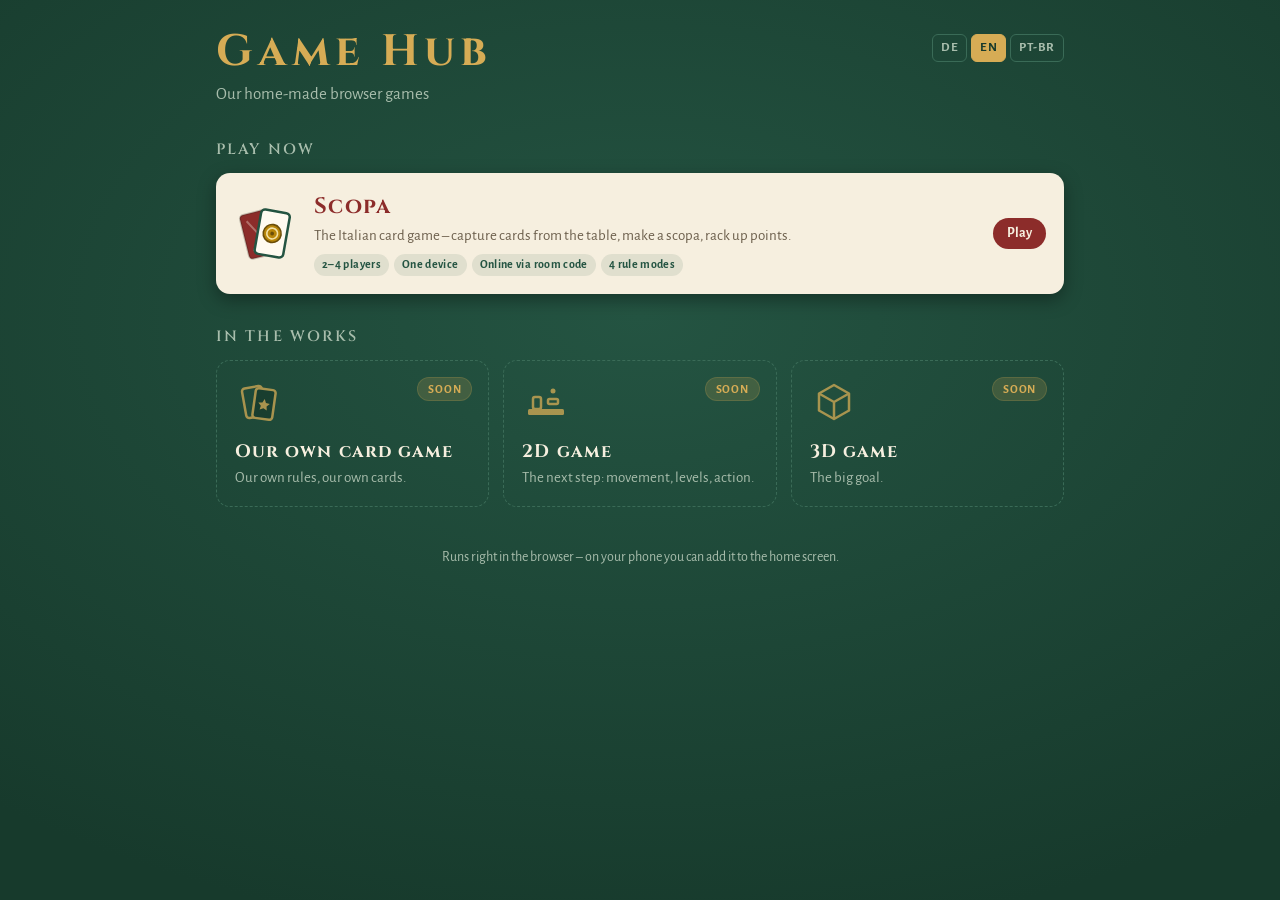
==== index.html @ 732b1e29 "Startseite für den Game Hub Kachel für Scopa, Vorschau auf die geplanten Spiele, Sprachwahl DE/EN/PT" ====
<!doctype html>
<html lang="de">
<head>
<meta charset="utf-8">
<meta name="viewport" content="width=device-width, initial-scale=1, viewport-fit=cover">
<meta name="theme-color" content="#173a2c">
<link rel="icon" type="image/svg+xml" href="favicon.svg">
<link rel="apple-touch-icon" href="scopa/apple-touch-icon.png">
<title>Game Hub</title>
<link rel="preconnect" href="https://fonts.googleapis.com">
<link rel="preconnect" href="https://fonts.gstatic.com" crossorigin>
<link rel="stylesheet" href="https://fonts.googleapis.com/css2?family=Cinzel:wght@600;700&family=Alegreya+Sans:wght@400;500;700&display=swap">
<style>
:root{
  --felt:#245442; --felt-deep:#173a2c; --felt-line:#3a6b57;
  --brass:#d6ac55; --brass-soft:rgba(214,172,85,.18);
  --cream:#f6efdf; --ink:#2b2218; --ink-soft:#6c5f4c; --wine:#8c2c2a;
  --text:#ede7d7; --muted:#a8bdac;
  --display:"Cinzel", "Trajan Pro", Georgia, serif;
  --body:"Alegreya Sans", "Segoe UI", system-ui, sans-serif;
  color-scheme:dark;
}
*{box-sizing:border-box}
html,body{min-height:100%; margin:0}
body{
  background-color:var(--felt-deep);
  background-image:radial-gradient(ellipse 80% 70% at 50% 35%, var(--felt) 0%, var(--felt-deep) 100%);
  background-attachment:fixed;
  color:var(--text); font-family:var(--body); font-size:17px; line-height:1.45;
}
.wrap{max-width:880px; margin:0 auto; padding:max(28px, env(safe-area-inset-top)) 16px max(32px, env(safe-area-inset-bottom))}
header{display:flex; align-items:flex-start; justify-content:space-between; gap:16px; margin-bottom:28px}
h1{font-family:var(--display); font-weight:700; font-size:clamp(30px, 8vw, 44px); letter-spacing:.12em; color:var(--brass); margin:0; line-height:1.1}
.sub{color:var(--muted); margin:6px 0 0}
.langs{display:flex; gap:4px; flex:none; padding-top:6px}
.lang{font:700 13px var(--body); letter-spacing:.04em; color:var(--muted); background:transparent; border:1px solid var(--felt-line); border-radius:6px; padding:5px 8px; cursor:pointer}
.lang.on{color:var(--felt-deep); background:var(--brass); border-color:var(--brass)}
.lang:focus-visible,.tile:focus-visible{outline:2px solid var(--brass); outline-offset:3px}
h2{font-family:var(--display); font-size:15px; letter-spacing:.14em; text-transform:uppercase; color:var(--muted); margin:32px 0 12px; font-weight:600}
.grid{display:grid; grid-template-columns:repeat(auto-fill, minmax(240px, 1fr)); gap:14px}
.tile{display:flex; gap:16px; align-items:center; text-decoration:none; color:var(--ink); background:var(--cream); border-radius:14px; padding:18px; box-shadow:0 6px 18px rgba(0,0,0,.35); transition:transform .15s ease, box-shadow .15s ease}
a.tile:hover{transform:translateY(-3px); box-shadow:0 10px 24px rgba(0,0,0,.42)}
.tile svg{flex:none; width:64px; height:64px}
.tile h3{font-family:var(--display); font-size:22px; letter-spacing:.06em; color:var(--wine); margin:0}
.tile p{margin:2px 0 0; color:var(--ink-soft); font-size:15px}
.tags{display:flex; flex-wrap:wrap; gap:5px; margin-top:8px}
.tags span{font-size:12px; font-weight:700; letter-spacing:.03em; color:var(--felt); background:rgba(36,84,66,.1); border-radius:999px; padding:2px 8px}
.play{margin-left:auto; flex:none; font:700 14px var(--body); color:var(--cream); background:var(--wine); border-radius:999px; padding:7px 14px}
.featured{grid-column:1/-1}
.soon{position:relative; flex-direction:column; align-items:flex-start; gap:12px; background:transparent; color:var(--text); border:1.5px dashed var(--felt-line); box-shadow:none}
.soon h3{color:var(--cream); font-size:18px}
.soon p{color:var(--muted)}
.soon svg{width:48px; height:48px; opacity:.75}
.badge{position:absolute; top:16px; right:16px; font:700 12px var(--body); letter-spacing:.06em; text-transform:uppercase; color:var(--brass); border:1px solid var(--brass-soft); background:var(--brass-soft); border-radius:999px; padding:4px 10px}
footer{margin-top:40px; color:var(--muted); font-size:14px; text-align:center}
@media (max-width:480px){
  .featured{flex-wrap:wrap}
  .featured .play{margin-left:0; width:100%; text-align:center; padding:10px 14px}
}
@media (prefers-reduced-motion:reduce){a.tile{transition:none} a.tile:hover{transform:none}}
</style>
</head>
<body>
<div class="wrap">
  <header>
    <div>
      <h1>Game Hub</h1>
      <p class="sub" data-t="tagline"></p>
    </div>
    <div class="langs" role="group" data-t-aria="language"></div>
  </header>

  <h2 data-t="playNow"></h2>
  <div class="grid">
    <a class="tile featured" href="scopa/">
      <svg viewBox="0 0 64 64" aria-hidden="true">
        <g transform="rotate(-14 32 36)"><rect x="11" y="9" width="29" height="45" rx="4" fill="#8c2c2a" stroke="#2b2218" stroke-opacity=".25" stroke-width="2"/><path d="M17 16l17 31M34 16l-17 31" stroke="#f6efdf" stroke-opacity=".35" stroke-width="2"/></g>
        <g transform="rotate(10 32 36)"><rect x="23" y="9" width="29" height="45" rx="4" fill="#fffaf0" stroke="#245442" stroke-width="2.5"/>
          <circle cx="37.5" cy="31.5" r="9" fill="#b8860b" stroke="#6b4e0a" stroke-width="1.6"/><circle cx="37.5" cy="31.5" r="5.4" fill="none" stroke="#f3e2a8" stroke-width="1.6"/><circle cx="37.5" cy="31.5" r="1.9" fill="#6b4e0a"/></g>
      </svg>
      <div>
        <h3>Scopa</h3>
        <p data-t="scopaDesc"></p>
        <div class="tags"><span data-t="tagPlayers"></span><span data-t="tagLocal"></span><span data-t="tagOnline"></span><span data-t="tagModes"></span></div>
      </div>
      <span class="play" data-t="play"></span>
    </a>
  </div>

  <h2 data-t="planned"></h2>
  <div class="grid">
    <div class="tile soon">
      <svg viewBox="0 0 48 48" aria-hidden="true"><rect x="9" y="8" width="20" height="30" rx="3" fill="none" stroke="#d6ac55" stroke-width="2.5" transform="rotate(-10 19 23)"/><rect x="19" y="10" width="20" height="30" rx="3" fill="#173a2c" stroke="#d6ac55" stroke-width="2.5" transform="rotate(8 29 25)"/><path d="M29 20l1.8 3.7 4 .6-2.9 2.8.7 4-3.6-1.9-3.6 1.9.7-4-2.9-2.8 4-.6z" fill="#d6ac55" transform="rotate(8 29 25)"/></svg>
      <div><h3 data-t="ownCards"></h3><p data-t="ownCardsDesc"></p></div>
      <span class="badge" data-t="soon"></span>
    </div>
    <div class="tile soon">
      <svg viewBox="0 0 48 48" aria-hidden="true"><rect x="6" y="30" width="36" height="6" rx="1.5" fill="#d6ac55"/><rect x="26" y="20" width="10" height="5" rx="1.5" fill="none" stroke="#d6ac55" stroke-width="2.5"/><rect x="11" y="18" width="8" height="12" rx="2" fill="none" stroke="#d6ac55" stroke-width="2.5"/><circle cx="31" cy="12" r="2.5" fill="#d6ac55"/></svg>
      <div><h3 data-t="game2d"></h3><p data-t="game2dDesc"></p></div>
      <span class="badge" data-t="soon"></span>
    </div>
    <div class="tile soon">
      <svg viewBox="0 0 48 48" aria-hidden="true"><path d="M24 6l15 8.5v17L24 40 9 31.5v-17z" fill="none" stroke="#d6ac55" stroke-width="2.5" stroke-linejoin="round"/><path d="M9 14.5L24 23l15-8.5M24 23v17" fill="none" stroke="#d6ac55" stroke-width="2.5" stroke-linejoin="round"/></svg>
      <div><h3 data-t="game3d"></h3><p data-t="game3dDesc"></p></div>
      <span class="badge" data-t="soon"></span>
    </div>
  </div>

  <footer data-t="footer"></footer>
</div>
<script>
const LANGS={de:'Deutsch',en:'English',pt:'Português (Brasil)'};
const I18N={
  de:{tagline:'Unsere selbstgebauten Browser-Spiele', language:'Sprache', playNow:'Jetzt spielen', play:'Spielen',
    scopaDesc:'Das italienische Kartenspiel – Karten von der Mitte holen, Scopa machen, Punkte sammeln.',
    tagPlayers:'2–4 Spieler', tagLocal:'Ein Gerät', tagOnline:'Online per Raum-Code', tagModes:'4 Regelmodi',
    planned:'In Arbeit', soon:'Bald',
    ownCards:'Eigenes Kartenspiel', ownCardsDesc:'Eigene Regeln, eigene Karten.',
    game2d:'2D-Spiel', game2dDesc:'Der nächste Schritt: Bewegung, Level, Action.',
    game3d:'3D-Spiel', game3dDesc:'Das große Ziel.',
    footer:'Läuft direkt im Browser – auf dem Handy auch zum Startbildschirm hinzufügen.'},
  en:{tagline:'Our home-made browser games', language:'Language', playNow:'Play now', play:'Play',
    scopaDesc:'The Italian card game – capture cards from the table, make a scopa, rack up points.',
    tagPlayers:'2–4 players', tagLocal:'One device', tagOnline:'Online via room code', tagModes:'4 rule modes',
    planned:'In the works', soon:'Soon',
    ownCards:'Our own card game', ownCardsDesc:'Our own rules, our own cards.',
    game2d:'2D game', game2dDesc:'The next step: movement, levels, action.',
    game3d:'3D game', game3dDesc:'The big goal.',
    footer:'Runs right in the browser – on your phone you can add it to the home screen.'},
  pt:{tagline:'Nossos jogos de navegador feitos em casa', language:'Idioma', playNow:'Jogar agora', play:'Jogar',
    scopaDesc:'O jogo de cartas italiano – pegue cartas da mesa, faça scopa, some pontos.',
    tagPlayers:'2–4 jogadores', tagLocal:'Um aparelho', tagOnline:'Online por código de sala', tagModes:'4 modos de regras',
    planned:'Em produção', soon:'Em breve',
    ownCards:'Nosso próprio jogo de cartas', ownCardsDesc:'Regras próprias, cartas próprias.',
    game2d:'Jogo 2D', game2dDesc:'O próximo passo: movimento, fases, ação.',
    game3d:'Jogo 3D', game3dDesc:'O grande objetivo.',
    footer:'Roda direto no navegador – no celular dá para adicionar à tela inicial.'}
};
function readScopa(){ try{ return JSON.parse(localStorage.getItem('scopa-settings'))||{}; }catch(e){ return {}; } }
function detectLang(){
  const s=readScopa(); if(LANGS[s.lang]) return s.lang;
  const n=(navigator.language||'de').toLowerCase();
  return n.startsWith('pt')?'pt':n.startsWith('en')?'en':n.startsWith('de')?'de':'en';
}
let LANG=detectLang();
const langBox=document.querySelector('.langs');
function render(){
  const d=I18N[LANG];
  document.documentElement.lang=LANG==='pt'?'pt-BR':LANG;
  document.querySelectorAll('[data-t]').forEach(el=>{ el.textContent=d[el.dataset.t]; });
  langBox.setAttribute('aria-label',d.language);
  langBox.innerHTML=Object.keys(LANGS).map(k=>`<button type="button" class="lang ${k===LANG?'on':''}" data-lang="${k}" aria-pressed="${k===LANG}" title="${LANGS[k]}">${k==='pt'?'PT-BR':k.toUpperCase()}</button>`).join('');
}
langBox.addEventListener('click',e=>{
  const b=e.target.closest('.lang'); if(!b||b.dataset.lang===LANG) return;
  LANG=b.dataset.lang;
  /* gleiche Sprache auch in Scopa übernehmen */
  try{ const s=readScopa(); s.lang=LANG; localStorage.setItem('scopa-settings', JSON.stringify(s)); }catch(e){}
  render();
});
render();
</script>
</body>
</html>
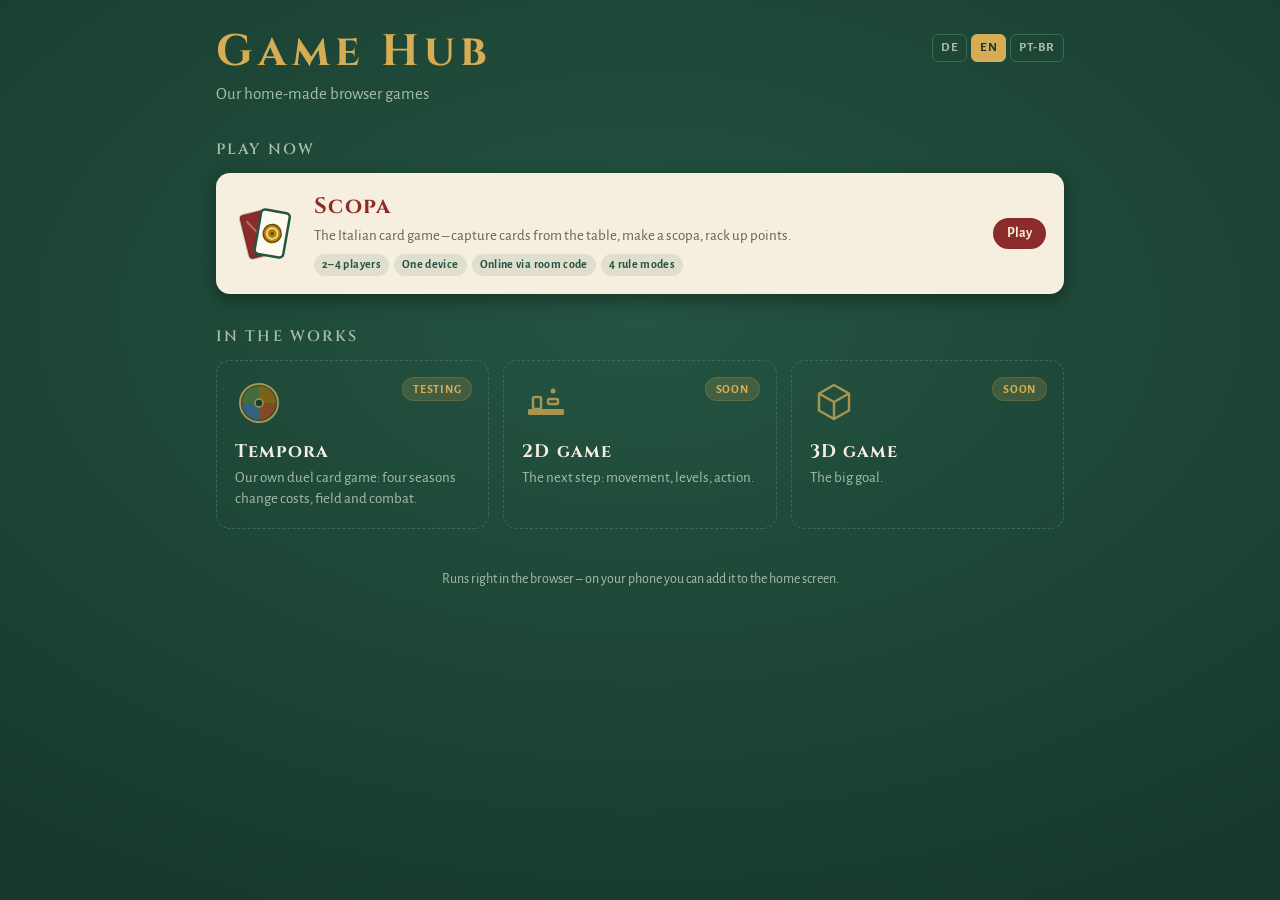
==== commit de55f960: "Tempora: erster spielbarer Prototyp (Testphase) Neues Duell-Kartenspiel der vier Jahreszeiten mit 40" ====
--- a/index.html
+++ b/index.html
@@ -89,11 +89,11 @@
 
   <h2 data-t="planned"></h2>
   <div class="grid">
-    <div class="tile soon">
-      <svg viewBox="0 0 48 48" aria-hidden="true"><rect x="9" y="8" width="20" height="30" rx="3" fill="none" stroke="#d6ac55" stroke-width="2.5" transform="rotate(-10 19 23)"/><rect x="19" y="10" width="20" height="30" rx="3" fill="#173a2c" stroke="#d6ac55" stroke-width="2.5" transform="rotate(8 29 25)"/><path d="M29 20l1.8 3.7 4 .6-2.9 2.8.7 4-3.6-1.9-3.6 1.9.7-4-2.9-2.8 4-.6z" fill="#d6ac55" transform="rotate(8 29 25)"/></svg>
-      <div><h3 data-t="ownCards"></h3><p data-t="ownCardsDesc"></p></div>
-      <span class="badge" data-t="soon"></span>
-    </div>
+    <a class="tile soon" href="tempora/">
+      <svg viewBox="0 0 48 48" aria-hidden="true"><circle cx="24" cy="24" r="19" fill="none" stroke="#d6ac55" stroke-width="2"/><path d="M24 24V7a17 17 0 0 1 17 17z" fill="#9A6A0E"/><path d="M24 24h17a17 17 0 0 1-17 17z" fill="#A34A22"/><path d="M24 24v17A17 17 0 0 1 7 24z" fill="#3E6A92"/><path d="M24 24H7A17 17 0 0 1 24 7z" fill="#4E7A3C"/><circle cx="24" cy="24" r="4" fill="#173a2c" stroke="#d6ac55" stroke-width="1.5"/></svg>
+      <div><h3 data-t="tempora"></h3><p data-t="temporaDesc"></p></div>
+      <span class="badge" data-t="testing"></span>
+    </a>
     <div class="tile soon">
       <svg viewBox="0 0 48 48" aria-hidden="true"><rect x="6" y="30" width="36" height="6" rx="1.5" fill="#d6ac55"/><rect x="26" y="20" width="10" height="5" rx="1.5" fill="none" stroke="#d6ac55" stroke-width="2.5"/><rect x="11" y="18" width="8" height="12" rx="2" fill="none" stroke="#d6ac55" stroke-width="2.5"/><circle cx="31" cy="12" r="2.5" fill="#d6ac55"/></svg>
       <div><h3 data-t="game2d"></h3><p data-t="game2dDesc"></p></div>
@@ -115,7 +115,7 @@
     scopaDesc:'Das italienische Kartenspiel – Karten von der Mitte holen, Scopa machen, Punkte sammeln.',
     tagPlayers:'2–4 Spieler', tagLocal:'Ein Gerät', tagOnline:'Online per Raum-Code', tagModes:'4 Regelmodi',
     planned:'In Arbeit', soon:'Bald',
-    ownCards:'Eigenes Kartenspiel', ownCardsDesc:'Eigene Regeln, eigene Karten.',
+    tempora:'Tempora', temporaDesc:'Unser eigenes Duell-Kartenspiel: Vier Jahreszeiten verändern Kosten, Feld und Kampf.', testing:'Testphase',
     game2d:'2D-Spiel', game2dDesc:'Der nächste Schritt: Bewegung, Level, Action.',
     game3d:'3D-Spiel', game3dDesc:'Das große Ziel.',
     footer:'Läuft direkt im Browser – auf dem Handy auch zum Startbildschirm hinzufügen.'},
@@ -123,7 +123,7 @@
     scopaDesc:'The Italian card game – capture cards from the table, make a scopa, rack up points.',
     tagPlayers:'2–4 players', tagLocal:'One device', tagOnline:'Online via room code', tagModes:'4 rule modes',
     planned:'In the works', soon:'Soon',
-    ownCards:'Our own card game', ownCardsDesc:'Our own rules, our own cards.',
+    tempora:'Tempora', temporaDesc:'Our own duel card game: four seasons change costs, field and combat.', testing:'Testing',
     game2d:'2D game', game2dDesc:'The next step: movement, levels, action.',
     game3d:'3D game', game3dDesc:'The big goal.',
     footer:'Runs right in the browser – on your phone you can add it to the home screen.'},
@@ -131,7 +131,7 @@
     scopaDesc:'O jogo de cartas italiano – pegue cartas da mesa, faça scopa, some pontos.',
     tagPlayers:'2–4 jogadores', tagLocal:'Um aparelho', tagOnline:'Online por código de sala', tagModes:'4 modos de regras',
     planned:'Em produção', soon:'Em breve',
-    ownCards:'Nosso próprio jogo de cartas', ownCardsDesc:'Regras próprias, cartas próprias.',
+    tempora:'Tempora', temporaDesc:'Nosso próprio jogo de cartas de duelo: quatro estações mudam custos, campo e combate.', testing:'Em teste',
     game2d:'Jogo 2D', game2dDesc:'O próximo passo: movimento, fases, ação.',
     game3d:'Jogo 3D', game3dDesc:'O grande objetivo.',
     footer:'Roda direto no navegador – no celular dá para adicionar à tela inicial.'}
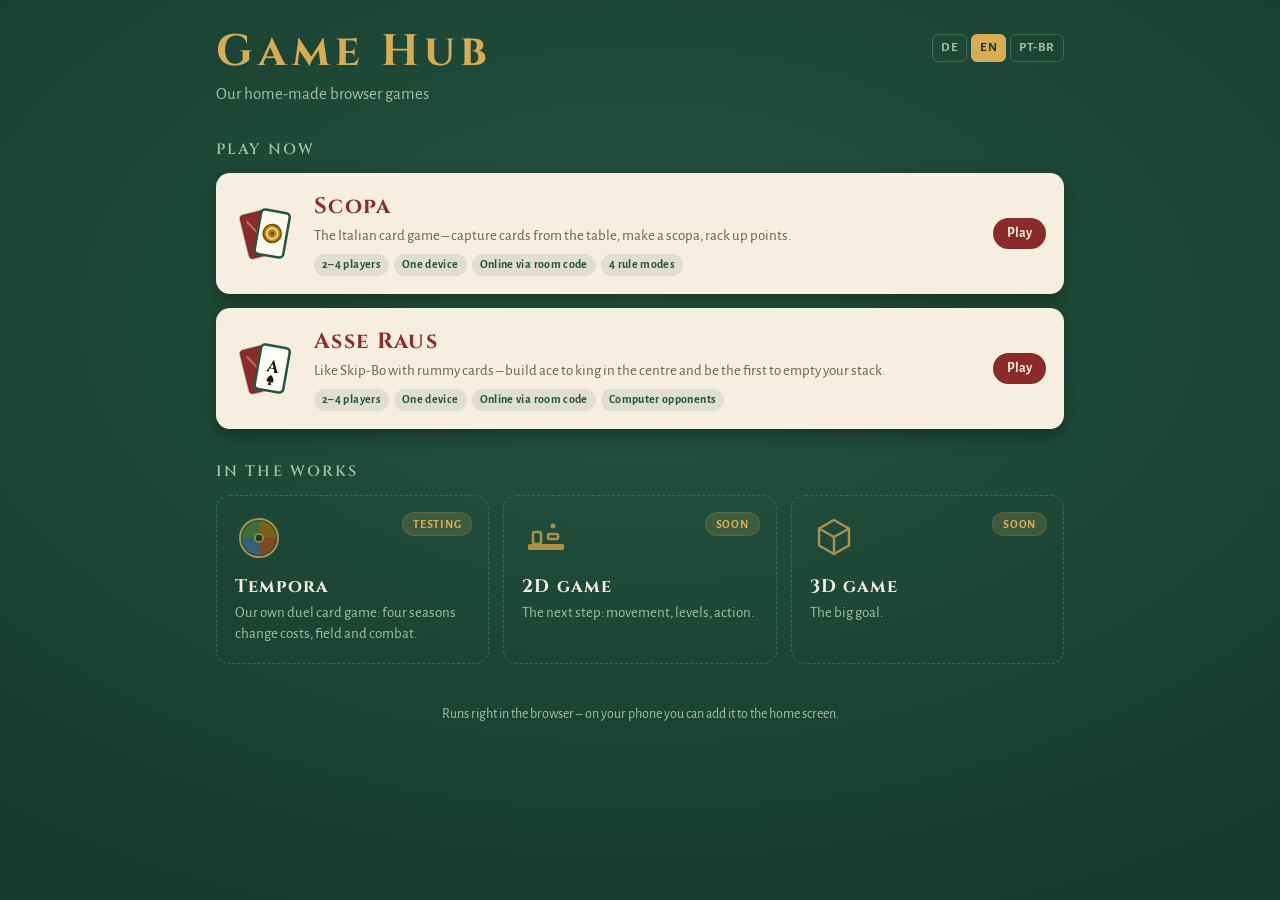
==== commit 41ef1e0b: "Asse Raus: neues Kartenspiel im Game Hub Wie Skip-Bo mit 2 Rommé-Decks und Jokern, 2–4 Spieler gegen" ====
--- a/index.html
+++ b/index.html
@@ -5,7 +5,9 @@
 <meta name="viewport" content="width=device-width, initial-scale=1, viewport-fit=cover">
 <meta name="theme-color" content="#173a2c">
 <link rel="icon" type="image/svg+xml" href="favicon.svg">
-<link rel="apple-touch-icon" href="scopa/apple-touch-icon.png">
+<link rel="apple-touch-icon" href="icons/apple-touch-icon.png">
+<link rel="manifest" href="manifest.webmanifest">
+<meta name="apple-mobile-web-app-title" content="Game Hub">
 <title>Game Hub</title>
 <link rel="preconnect" href="https://fonts.googleapis.com">
 <link rel="preconnect" href="https://fonts.gstatic.com" crossorigin>
@@ -85,6 +87,20 @@
       </div>
       <span class="play" data-t="play"></span>
     </a>
+    <a class="tile featured" href="asse-raus/">
+      <svg viewBox="0 0 64 64" aria-hidden="true">
+        <g transform="rotate(-14 32 36)"><rect x="11" y="9" width="29" height="45" rx="4" fill="#8c2c2a" stroke="#2b2218" stroke-opacity=".25" stroke-width="2"/><path d="M17 16l17 31M34 16l-17 31" stroke="#f6efdf" stroke-opacity=".35" stroke-width="2"/></g>
+        <g transform="rotate(10 32 36)"><rect x="23" y="9" width="29" height="45" rx="4" fill="#fffdf7" stroke="#245442" stroke-width="2.5"/>
+          <text x="37.5" y="35" text-anchor="middle" font-family="Cinzel, Georgia, serif" font-weight="700" font-size="17" fill="#1f1a14">A</text>
+          <path d="M37.5,38 C32.5,42 33.6,46.5 36.8,45 L35.7,48.2 H39.3 L38.2,45 C41.4,46.5 42.5,42 37.5,38Z" fill="#1f1a14"/></g>
+      </svg>
+      <div>
+        <h3>Asse Raus</h3>
+        <p data-t="asseDesc"></p>
+        <div class="tags"><span data-t="tagPlayers"></span><span data-t="tagLocal"></span><span data-t="tagOnline"></span><span data-t="tagComputer"></span></div>
+      </div>
+      <span class="play" data-t="play"></span>
+    </a>
   </div>
 
   <h2 data-t="planned"></h2>
@@ -113,7 +129,8 @@
 const I18N={
   de:{tagline:'Unsere selbstgebauten Browser-Spiele', language:'Sprache', playNow:'Jetzt spielen', play:'Spielen',
     scopaDesc:'Das italienische Kartenspiel – Karten von der Mitte holen, Scopa machen, Punkte sammeln.',
-    tagPlayers:'2–4 Spieler', tagLocal:'Ein Gerät', tagOnline:'Online per Raum-Code', tagModes:'4 Regelmodi',
+    tagPlayers:'2–4 Spieler', tagLocal:'Ein Gerät', tagOnline:'Online per Raum-Code', tagModes:'4 Regelmodi', tagComputer:'Computergegner',
+    asseDesc:'Ähnlich wie Skip-Bo mit Rommé-Karten – baut in der Mitte von Ass bis König und werdet euren Stapel als Erste los.',
     planned:'In Arbeit', soon:'Bald',
     tempora:'Tempora', temporaDesc:'Unser eigenes Duell-Kartenspiel: Vier Jahreszeiten verändern Kosten, Feld und Kampf.', testing:'Testphase',
     game2d:'2D-Spiel', game2dDesc:'Der nächste Schritt: Bewegung, Level, Action.',
@@ -121,7 +138,8 @@
     footer:'Läuft direkt im Browser – auf dem Handy auch zum Startbildschirm hinzufügen.'},
   en:{tagline:'Our home-made browser games', language:'Language', playNow:'Play now', play:'Play',
     scopaDesc:'The Italian card game – capture cards from the table, make a scopa, rack up points.',
-    tagPlayers:'2–4 players', tagLocal:'One device', tagOnline:'Online via room code', tagModes:'4 rule modes',
+    tagPlayers:'2–4 players', tagLocal:'One device', tagOnline:'Online via room code', tagModes:'4 rule modes', tagComputer:'Computer opponents',
+    asseDesc:'Like Skip-Bo with rummy cards – build ace to king in the centre and be the first to empty your stack.',
     planned:'In the works', soon:'Soon',
     tempora:'Tempora', temporaDesc:'Our own duel card game: four seasons change costs, field and combat.', testing:'Testing',
     game2d:'2D game', game2dDesc:'The next step: movement, levels, action.',
@@ -129,7 +147,8 @@
     footer:'Runs right in the browser – on your phone you can add it to the home screen.'},
   pt:{tagline:'Nossos jogos de navegador feitos em casa', language:'Idioma', playNow:'Jogar agora', play:'Jogar',
     scopaDesc:'O jogo de cartas italiano – pegue cartas da mesa, faça scopa, some pontos.',
-    tagPlayers:'2–4 jogadores', tagLocal:'Um aparelho', tagOnline:'Online por código de sala', tagModes:'4 modos de regras',
+    tagPlayers:'2–4 jogadores', tagLocal:'Um aparelho', tagOnline:'Online por código de sala', tagModes:'4 modos de regras', tagComputer:'Contra o computador',
+    asseDesc:'Parecido com Skip-Bo com cartas de buraco – montem do ás ao rei no centro e esvaziem seu monte primeiro.',
     planned:'Em produção', soon:'Em breve',
     tempora:'Tempora', temporaDesc:'Nosso próprio jogo de cartas de duelo: quatro estações mudam custos, campo e combate.', testing:'Em teste',
     game2d:'Jogo 2D', game2dDesc:'O próximo passo: movimento, fases, ação.',
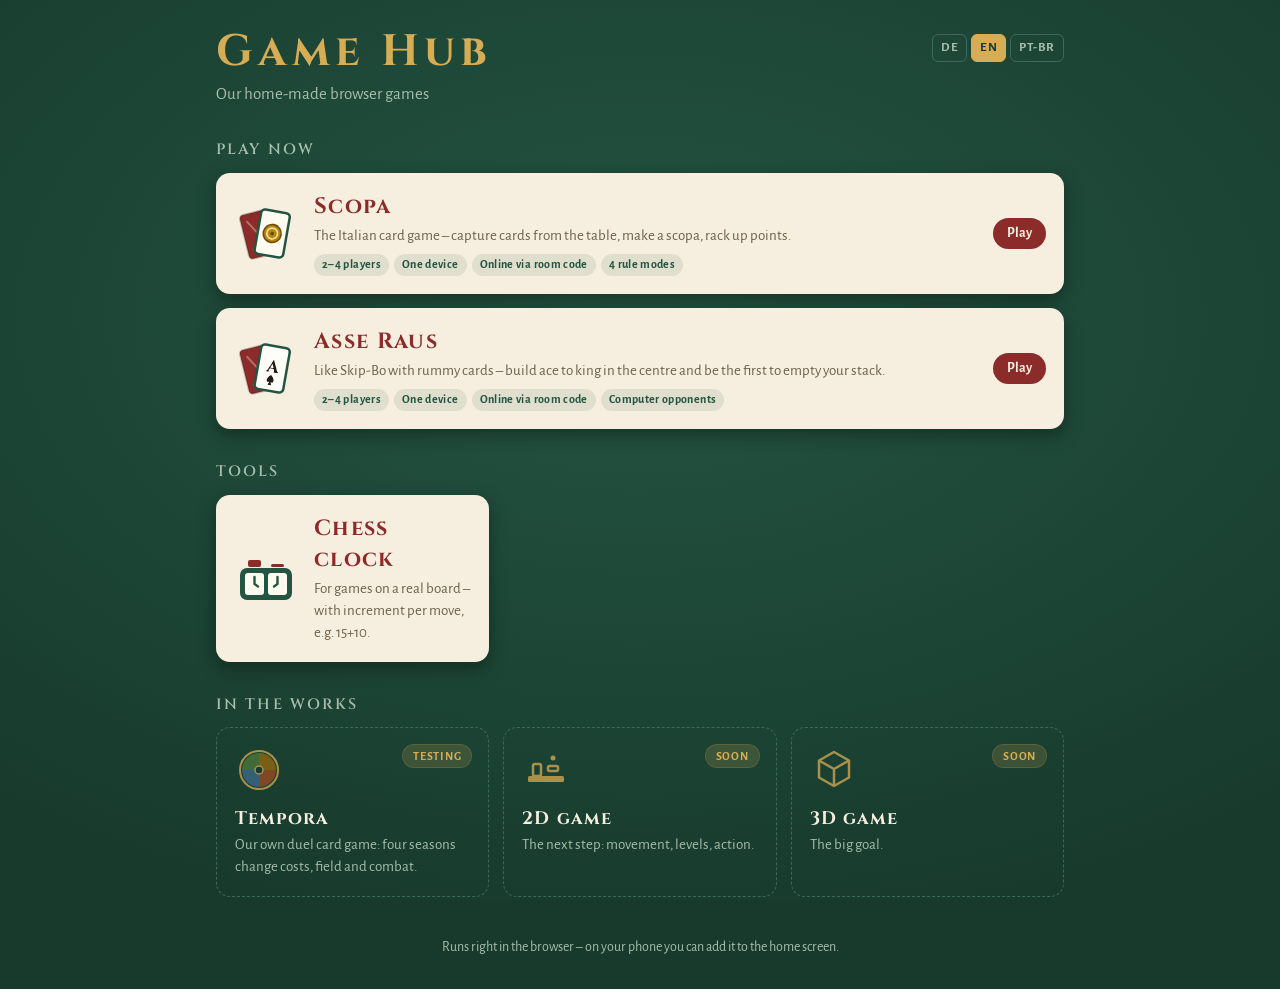
==== commit 4999ee30: "Schachuhr als Werkzeug im Game Hub Zwei gegenüberliegende Hälften fürs Handy zwischen den Spielern: " ====
--- a/index.html
+++ b/index.html
@@ -103,6 +103,17 @@
     </a>
   </div>
 
+  <h2 data-t="tools"></h2>
+  <div class="grid">
+    <a class="tile" href="schachuhr/">
+      <svg viewBox="0 0 64 64" aria-hidden="true"><rect x="6" y="22" width="52" height="32" rx="7" fill="#245442"/><rect x="11" y="27" width="19" height="22" rx="3" fill="#fffaf0"/><rect x="34" y="27" width="19" height="22" rx="3" fill="#fffaf0"/><rect x="14" y="14" width="13" height="7" rx="2" fill="#8c2c2a"/><rect x="37" y="18" width="13" height="3" rx="1.5" fill="#8c2c2a"/><path d="M20.5 31v7l3.5 2.5" stroke="#245442" stroke-width="2.4" fill="none" stroke-linecap="round"/><path d="M43.5 31v7l-3.5 2.5" stroke="#245442" stroke-width="2.4" fill="none" stroke-linecap="round"/></svg>
+      <div>
+        <h3 data-t="clock"></h3>
+        <p data-t="clockDesc"></p>
+      </div>
+    </a>
+  </div>
+
   <h2 data-t="planned"></h2>
   <div class="grid">
     <a class="tile soon" href="tempora/">
@@ -131,7 +142,7 @@
     scopaDesc:'Das italienische Kartenspiel – Karten von der Mitte holen, Scopa machen, Punkte sammeln.',
     tagPlayers:'2–4 Spieler', tagLocal:'Ein Gerät', tagOnline:'Online per Raum-Code', tagModes:'4 Regelmodi', tagComputer:'Computergegner',
     asseDesc:'Ähnlich wie Skip-Bo mit Rommé-Karten – baut in der Mitte von Ass bis König und werdet euren Stapel als Erste los.',
-    planned:'In Arbeit', soon:'Bald',
+    planned:'In Arbeit', soon:'Bald', tools:'Werkzeuge', clock:'Schachuhr', clockDesc:'Für Partien am echten Brett – mit Bonuszeit pro Zug, z. B. 15+10.',
     tempora:'Tempora', temporaDesc:'Unser eigenes Duell-Kartenspiel: Vier Jahreszeiten verändern Kosten, Feld und Kampf.', testing:'Testphase',
     game2d:'2D-Spiel', game2dDesc:'Der nächste Schritt: Bewegung, Level, Action.',
     game3d:'3D-Spiel', game3dDesc:'Das große Ziel.',
@@ -140,7 +151,7 @@
     scopaDesc:'The Italian card game – capture cards from the table, make a scopa, rack up points.',
     tagPlayers:'2–4 players', tagLocal:'One device', tagOnline:'Online via room code', tagModes:'4 rule modes', tagComputer:'Computer opponents',
     asseDesc:'Like Skip-Bo with rummy cards – build ace to king in the centre and be the first to empty your stack.',
-    planned:'In the works', soon:'Soon',
+    planned:'In the works', soon:'Soon', tools:'Tools', clock:'Chess clock', clockDesc:'For games on a real board – with increment per move, e.g. 15+10.',
     tempora:'Tempora', temporaDesc:'Our own duel card game: four seasons change costs, field and combat.', testing:'Testing',
     game2d:'2D game', game2dDesc:'The next step: movement, levels, action.',
     game3d:'3D game', game3dDesc:'The big goal.',
@@ -149,7 +160,7 @@
     scopaDesc:'O jogo de cartas italiano – pegue cartas da mesa, faça scopa, some pontos.',
     tagPlayers:'2–4 jogadores', tagLocal:'Um aparelho', tagOnline:'Online por código de sala', tagModes:'4 modos de regras', tagComputer:'Contra o computador',
     asseDesc:'Parecido com Skip-Bo com cartas de buraco – montem do ás ao rei no centro e esvaziem seu monte primeiro.',
-    planned:'Em produção', soon:'Em breve',
+    planned:'Em produção', soon:'Em breve', tools:'Ferramentas', clock:'Relógio de xadrez', clockDesc:'Para partidas no tabuleiro de verdade – com acréscimo por lance, ex. 15+10.',
     tempora:'Tempora', temporaDesc:'Nosso próprio jogo de cartas de duelo: quatro estações mudam custos, campo e combate.', testing:'Em teste',
     game2d:'Jogo 2D', game2dDesc:'O próximo passo: movimento, fases, ação.',
     game3d:'Jogo 3D', game3dDesc:'O grande objetivo.',
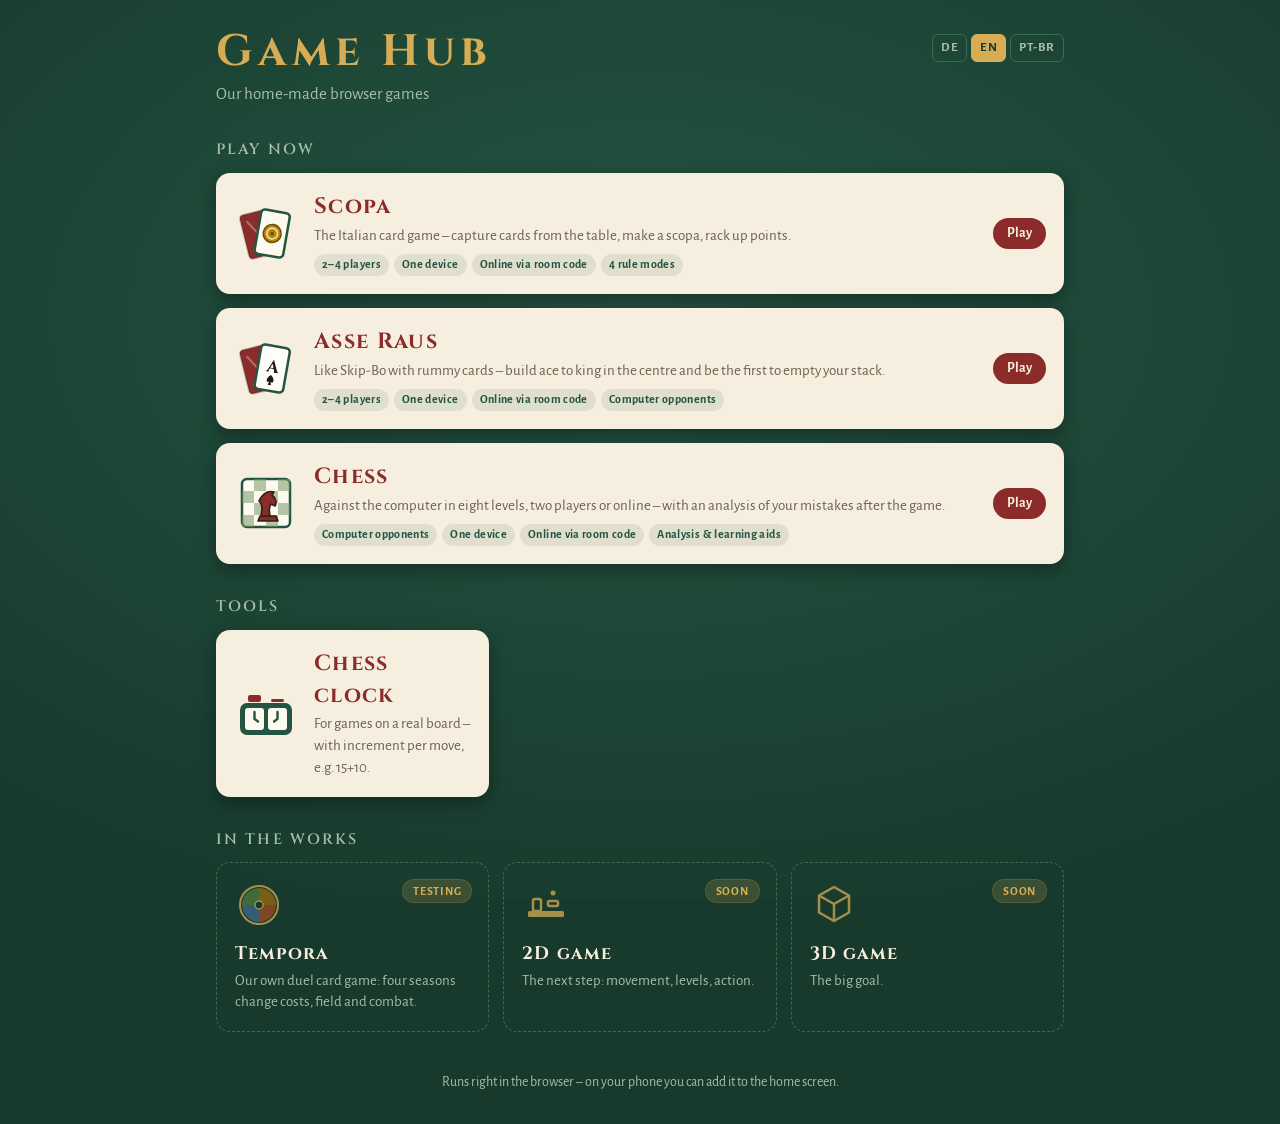
==== commit 34138ac0: "Schach: gegen Computer, zu zweit und online, mit Bedenkzeit und Analyse - Stockfish 10 (JavaScript, " ====
--- a/index.html
+++ b/index.html
@@ -101,6 +101,19 @@
       </div>
       <span class="play" data-t="play"></span>
     </a>
+    <a class="tile featured" href="schach/">
+      <svg viewBox="0 0 64 64" aria-hidden="true">
+        <rect x="8" y="8" width="48" height="48" rx="5" fill="#fffaf0" stroke="#245442" stroke-width="2.5"/>
+        <path d="M8 20h12v12H8zM32 20h12v12H32zM20 32h12v12H20zM44 32h12v12H44zM20 8h12v12H20zM44 8h12v12H44zM8 44h12v12H8zM32 44h12v12H32z" fill="#7a9a6a" opacity=".55"/>
+        <g transform="translate(18 12)" fill="#8c2c2a" stroke="#2b2218" stroke-width="1.6" stroke-linejoin="round"><path d="M6 38h20l-2-5H8z"/><path d="M9 33c1-7 2-11-2-15 3-7 9-11 15-9l-2 3c4 3 5 8 3 11l-4-2c-2 4-2 6-1 12z"/></g>
+      </svg>
+      <div>
+        <h3 data-t="chess"></h3>
+        <p data-t="chessDesc"></p>
+        <div class="tags"><span data-t="tagComputer"></span><span data-t="tagLocal"></span><span data-t="tagOnline"></span><span data-t="tagAnalysis"></span></div>
+      </div>
+      <span class="play" data-t="play"></span>
+    </a>
   </div>
 
   <h2 data-t="tools"></h2>
@@ -142,7 +155,7 @@
     scopaDesc:'Das italienische Kartenspiel – Karten von der Mitte holen, Scopa machen, Punkte sammeln.',
     tagPlayers:'2–4 Spieler', tagLocal:'Ein Gerät', tagOnline:'Online per Raum-Code', tagModes:'4 Regelmodi', tagComputer:'Computergegner',
     asseDesc:'Ähnlich wie Skip-Bo mit Rommé-Karten – baut in der Mitte von Ass bis König und werdet euren Stapel als Erste los.',
-    planned:'In Arbeit', soon:'Bald', tools:'Werkzeuge', clock:'Schachuhr', clockDesc:'Für Partien am echten Brett – mit Bonuszeit pro Zug, z. B. 15+10.',
+    planned:'In Arbeit', soon:'Bald', tools:'Werkzeuge', chess:'Schach', chessDesc:'Gegen den Computer in acht Stufen, zu zweit oder online – mit Analyse deiner Fehler nach der Partie.', tagAnalysis:'Analyse & Lernhilfen', clock:'Schachuhr', clockDesc:'Für Partien am echten Brett – mit Bonuszeit pro Zug, z. B. 15+10.',
     tempora:'Tempora', temporaDesc:'Unser eigenes Duell-Kartenspiel: Vier Jahreszeiten verändern Kosten, Feld und Kampf.', testing:'Testphase',
     game2d:'2D-Spiel', game2dDesc:'Der nächste Schritt: Bewegung, Level, Action.',
     game3d:'3D-Spiel', game3dDesc:'Das große Ziel.',
@@ -151,7 +164,7 @@
     scopaDesc:'The Italian card game – capture cards from the table, make a scopa, rack up points.',
     tagPlayers:'2–4 players', tagLocal:'One device', tagOnline:'Online via room code', tagModes:'4 rule modes', tagComputer:'Computer opponents',
     asseDesc:'Like Skip-Bo with rummy cards – build ace to king in the centre and be the first to empty your stack.',
-    planned:'In the works', soon:'Soon', tools:'Tools', clock:'Chess clock', clockDesc:'For games on a real board – with increment per move, e.g. 15+10.',
+    planned:'In the works', soon:'Soon', tools:'Tools', chess:'Chess', chessDesc:'Against the computer in eight levels, two players or online – with an analysis of your mistakes after the game.', tagAnalysis:'Analysis & learning aids', clock:'Chess clock', clockDesc:'For games on a real board – with increment per move, e.g. 15+10.',
     tempora:'Tempora', temporaDesc:'Our own duel card game: four seasons change costs, field and combat.', testing:'Testing',
     game2d:'2D game', game2dDesc:'The next step: movement, levels, action.',
     game3d:'3D game', game3dDesc:'The big goal.',
@@ -160,7 +173,7 @@
     scopaDesc:'O jogo de cartas italiano – pegue cartas da mesa, faça scopa, some pontos.',
     tagPlayers:'2–4 jogadores', tagLocal:'Um aparelho', tagOnline:'Online por código de sala', tagModes:'4 modos de regras', tagComputer:'Contra o computador',
     asseDesc:'Parecido com Skip-Bo com cartas de buraco – montem do ás ao rei no centro e esvaziem seu monte primeiro.',
-    planned:'Em produção', soon:'Em breve', tools:'Ferramentas', clock:'Relógio de xadrez', clockDesc:'Para partidas no tabuleiro de verdade – com acréscimo por lance, ex. 15+10.',
+    planned:'Em produção', soon:'Em breve', tools:'Ferramentas', chess:'Xadrez', chessDesc:'Contra o computador em oito níveis, a dois ou online – com análise dos seus erros depois da partida.', tagAnalysis:'Análise e ajudas', clock:'Relógio de xadrez', clockDesc:'Para partidas no tabuleiro de verdade – com acréscimo por lance, ex. 15+10.',
     tempora:'Tempora', temporaDesc:'Nosso próprio jogo de cartas de duelo: quatro estações mudam custos, campo e combate.', testing:'Em teste',
     game2d:'Jogo 2D', game2dDesc:'O próximo passo: movimento, fases, ação.',
     game3d:'Jogo 3D', game3dDesc:'O grande objetivo.',
